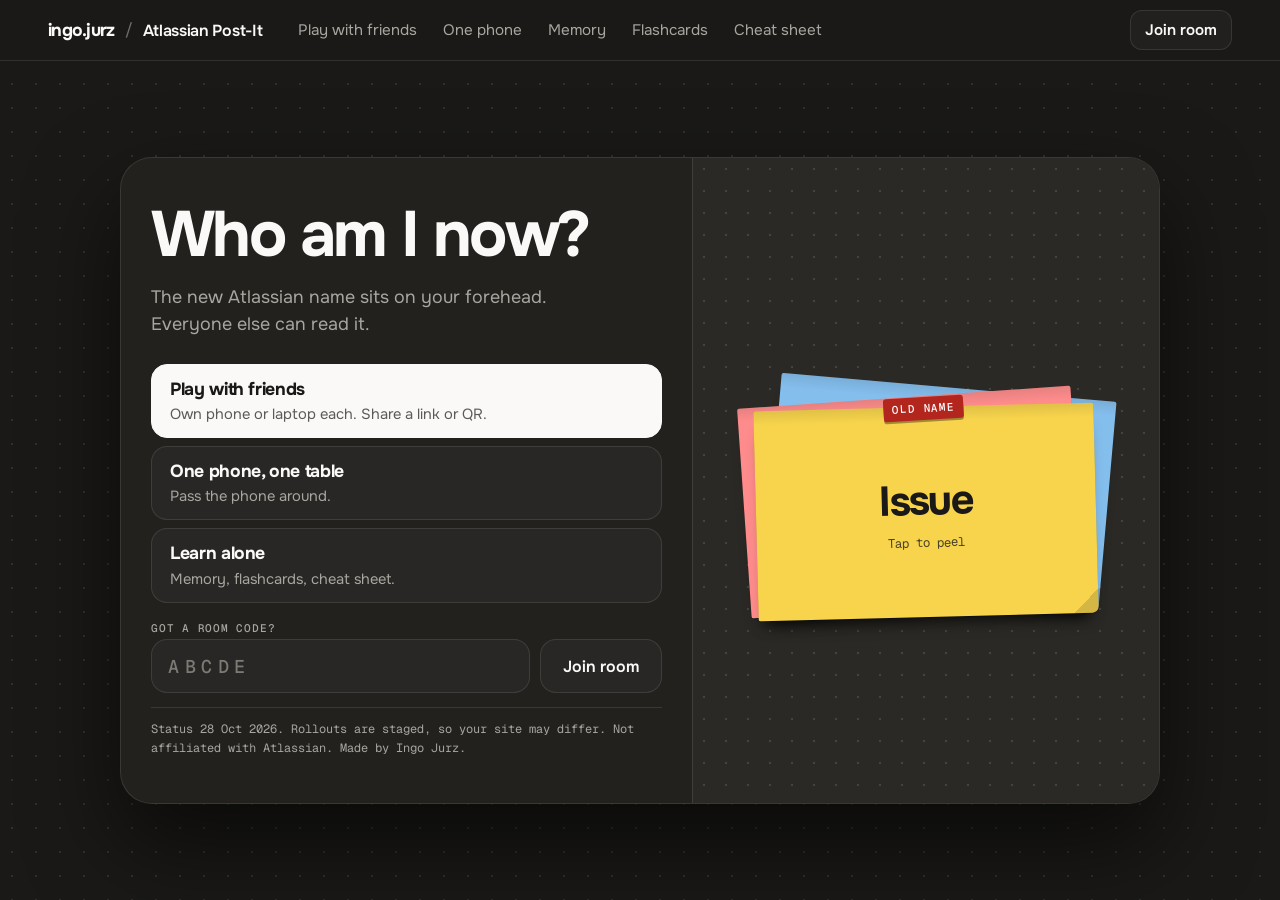
==== deliverables/atlassiannamegames/index.html @ 2d81b46a "Top navigation for the game, bigger two-column card, flat Ink background, business card fits viewpor" ====
<!doctype html>
<html lang="en">
<head>
<meta charset="utf-8">
<meta name="viewport" content="width=device-width,initial-scale=1,viewport-fit=cover">
<title>Atlassian Post-It: Who Am I Now?</title>
<meta name="description" content="A multiplayer party game about Atlassian's renamed terms. Stick the new name on your forehead, guess it with friends. Free, no login.">
<meta property="og:title" content="Atlassian Post-It: Who Am I Now?">
<meta property="og:description" content="Issue, Work item, Project, Space. Guess the Atlassian term on your forehead, together with friends. Free, no login.">
<meta property="og:type" content="website">
<meta property="og:url" content="https://didact.digital/business-card/deliverables/atlassiannamegames/">
<meta property="og:image" content="https://didact.digital/business-card/deliverables/atlassiannamegames/og-image.png">
<meta property="og:image:width" content="1200">
<meta property="og:image:height" content="630">
<meta name="twitter:card" content="summary_large_image">
<meta name="theme-color" content="#1A1917">
<link rel="preload" href="fonts/onest-700.woff2" as="font" type="font/woff2" crossorigin>
<link rel="stylesheet" href="style.css">
</head>
<body>
<header class="nav" id="nav"><div class="navin">
<a class="who" href="https://didact.digital/business-card/">ingo.jurz</a><span class="sep" aria-hidden="true">/</span><button type="button" class="brand" data-go="home">Atlassian Post-It</button>
<nav class="links" id="links" aria-label="Game"><button type="button" data-go="friends">Play with friends</button><button type="button" data-go="onePhone">One phone</button><button type="button" data-go="memorySetup">Memory</button><button type="button" data-go="flash">Flashcards</button><button type="button" data-go="list">Cheat sheet</button></nav>
<span class="sp"></span><div id="navctx" class="navctx"></div><button type="button" class="btn small" id="joinbtn" data-go="joinFocus">Join room</button>
<button type="button" class="btn small" id="burger" aria-expanded="false" aria-controls="links">Menu</button>
</div></header>
<main class="stage"><div class="card" id="card"><div id="app"></div></div></main>
<div id="toast" class="toast" role="status" aria-live="polite"></div>
<noscript><p style="padding:20px">This game needs JavaScript.</p></noscript>
<script src="vendor/peerjs.min.js"></script>
<script src="vendor/qrcode.js"></script>
<script src="cards.js"></script>
<script src="app.js"></script>
</body>
</html>
---- deliverables/atlassiannamegames/style.css ----
/* Same language as the business card: Ink page, raised card, 16px rows, hairline borders, soft lift on hover. Colour belongs to the notes. */
@font-face{font-family:Onest;src:url(fonts/onest-400.woff2) format("woff2");font-weight:400;font-display:swap}
@font-face{font-family:Onest;src:url(fonts/onest-600.woff2) format("woff2");font-weight:600;font-display:swap}
@font-face{font-family:Onest;src:url(fonts/onest-700.woff2) format("woff2");font-weight:700;font-display:swap}
@font-face{font-family:"Geist Mono";src:url(fonts/geist-mono-400.woff2) format("woff2");font-weight:400;font-display:swap}
@font-face{font-family:"Geist Mono";src:url(fonts/geist-mono-500.woff2) format("woff2");font-weight:500;font-display:swap}
:root{
--ink:#1A1917;--paper:#FAF9F7;--card:#22211E;--raise:#2A2925;--line:#FAF9F71A;--soft:#FAF9F708;--lift:#FAF9F712;--mute:#A9A6A0;
--canary:#F7D44C;--coral:#FF8C8C;--mint:#86E3BC;--sky:#8CCBFF;--lilac:#CDB4FF;--tangerine:#FFB866;--bad:#FF8C8C;--good:#86E3BC;
--sans:Onest,-apple-system,system-ui,sans-serif;--mono:"Geist Mono",ui-monospace,"SF Mono",Menlo,monospace;
--pad:clamp(14px,3vw,28px);--in:clamp(18px,5vw,30px);--shadow:0 14px 32px #0007}
*{box-sizing:border-box}
html{-webkit-text-size-adjust:100%;background:var(--ink);color-scheme:dark}
body{margin:0;min-height:100vh;min-height:100dvh;display:flex;flex-direction:column;color:var(--paper);font:400 16px/1.5 var(--sans);-webkit-font-smoothing:antialiased;background:var(--ink)}
body::before{content:"";position:fixed;inset:0;pointer-events:none;background:radial-gradient(rgba(250,249,247,.1) 1px,transparent 1.6px) 0 0/24px 24px}
.stage{flex:1;display:grid;place-items:center;position:relative;z-index:1;padding:var(--pad) max(var(--pad),env(safe-area-inset-right)) max(var(--pad),env(safe-area-inset-bottom)) max(var(--pad),env(safe-area-inset-left))}
::selection{background:var(--paper);color:var(--ink)}
button,input,select{font:inherit;color:inherit}
:focus-visible{outline:2px solid var(--paper);outline-offset:3px;border-radius:6px}
[hidden]{display:none!important}
.sr{position:absolute;width:1px;height:1px;overflow:hidden;clip:rect(0 0 0 0)}
h1,h2,h3{margin:0;font-weight:700;letter-spacing:-.04em;line-height:1.05}
p{margin:.5em 0}

/* the card */
.card{position:relative;z-index:1;width:100%;max-width:1040px;background:var(--card);border:1px solid var(--line);border-radius:28px;overflow:hidden;box-shadow:0 40px 90px #0009;transition:max-width .3s}
@media(min-width:700px){.card{border-radius:32px}}
/* top navigation: solid Ink, full width */
.nav{position:sticky;top:0;z-index:10;background:var(--ink);border-bottom:1px solid var(--line)}
.navin{max-width:1240px;margin:0 auto;height:60px;display:flex;align-items:center;gap:10px;padding:0 var(--pad)}
.nav .who{font-weight:700;font-size:1.1rem;letter-spacing:-.04em;color:var(--paper);text-decoration:none}
.nav .who:hover{text-decoration:underline;text-underline-offset:4px}
.nav .sep{color:#6F6C67}
.nav .brand{background:none;border:0;padding:0;font:600 1rem var(--sans);letter-spacing:-.02em;color:var(--paper);cursor:pointer;white-space:nowrap}
.nav .sp{flex:1}
.links{display:flex;gap:2px;margin-left:14px}
.links button{background:none;border:0;border-radius:10px;min-height:40px;padding:0 12px;color:var(--mute);font:500 .95rem var(--sans);cursor:pointer;white-space:nowrap;transition:background .2s,color .2s}
.links button:hover{color:var(--paper);background:var(--soft)}
.links button.on{color:var(--paper);background:var(--lift)}
.navctx{display:flex;align-items:center;gap:8px}
.btn.small{min-height:40px;padding:0 14px;border-radius:12px;font-size:.95rem}
#burger{display:none}
@media(max-width:900px){
.links{display:none;position:absolute;left:0;right:0;top:60px;flex-direction:column;margin:0;padding:10px var(--pad) 14px;background:var(--ink);border-bottom:1px solid var(--line)}
.nav.open .links{display:flex}.links button{text-align:left;min-height:46px}
#burger{display:inline-flex}#joinbtn{display:none}
}
@media(max-width:380px){.nav .brand{font-size:.92rem}}
.wrap{padding:0 var(--in)}
#app>.wrap:last-child{padding-bottom:var(--in)}
.label,.field{font:500 11px/1 var(--mono);letter-spacing:.07em;text-transform:uppercase;color:var(--mute)}
.field{display:block;margin:.9em 0 .5em}

/* label-maker tape */
.tape{display:inline-block;font:500 11px/1 var(--mono);text-transform:uppercase;letter-spacing:.07em;color:var(--ink);background:var(--paper);padding:.55em .8em .5em;border-radius:3px;box-shadow:0 2px 0 rgba(0,0,0,.35);max-width:100%;overflow:hidden;text-overflow:ellipsis;white-space:nowrap;vertical-align:middle}
.tape.red{background:#B3261E;color:#fff}
.tape.sm{font-size:10px;padding:.5em .65em .45em}

/* sticky note */
.note{--c:var(--canary);position:relative;background:var(--c);color:var(--ink);padding:26px 14px 18px;border-radius:2px 2px 6px 2px;box-shadow:0 14px 16px -10px rgba(0,0,0,.7),0 1px 0 rgba(0,0,0,.2);transform:rotate(var(--rot,-1.5deg));text-align:center;transition:transform .2s,box-shadow .2s}
.note::before{content:"";position:absolute;inset:0 0 auto 0;height:14px;background:linear-gradient(rgba(26,25,23,.1),transparent)}
.note::after{content:"";position:absolute;right:0;bottom:0;width:24px;height:24px;background:linear-gradient(135deg,transparent 50%,rgba(26,25,23,.16) 50%);border-top-left-radius:6px}
.c-canary{--c:var(--canary)}.c-coral{--c:var(--coral)}.c-mint{--c:var(--mint)}.c-sky{--c:var(--sky)}.c-lilac{--c:var(--lilac)}.c-tangerine{--c:var(--tangerine)}
.note .big{display:block;font-weight:700;font-size:clamp(1.5rem,5.4vw,2.4rem);line-height:1.05;letter-spacing:-.04em;overflow-wrap:anywhere}
.note .meta{display:block;font:400 .78rem/1.35 var(--mono);margin-top:.6em;color:rgba(26,25,23,.78)}

/* buttons and rows */
.btn{appearance:none;display:inline-flex;justify-content:center;align-items:center;gap:10px;min-height:54px;padding:0 22px;border-radius:16px;border:1px solid var(--line);background:var(--soft);color:var(--paper);font:600 16px var(--sans);text-decoration:none;cursor:pointer;-webkit-tap-highlight-color:transparent;transition:transform .2s,background .2s,box-shadow .2s}
.btn.primary{background:var(--paper);color:var(--ink);border-color:var(--paper)}
.btn.good{background:var(--mint);color:var(--ink);border-color:var(--mint)}
.btn.ghost{border-color:transparent;background:none;color:var(--mute);min-height:40px;padding:0 12px}
.btn[disabled]{opacity:.4;cursor:not-allowed}
.btn:active,.path:active{transform:scale(.98)}
@media(hover:hover){.btn:not([disabled]):hover,.path:hover{background:var(--lift);transform:translateY(-1px);box-shadow:var(--shadow)}.btn.primary:hover{background:#fff}.btn.ghost:hover{box-shadow:none;color:var(--paper)}.note:hover{box-shadow:0 20px 22px -10px rgba(0,0,0,.75)}.tile .note:hover,.people .note:hover{transform:rotate(var(--rot)) translateY(-3px)}}
input[type=text],select{width:100%;min-height:54px;padding:0 16px;border-radius:16px;border:1px solid var(--line);background:var(--soft);color:var(--paper)}
input[type=text]:focus,select:focus{border-color:var(--paper);outline:none}
input[type=text]::placeholder{color:#7d7a74}
select option{background:var(--card)}
.path{text-align:left;padding:11px 18px;border-radius:16px;border:1px solid var(--line);background:var(--soft);cursor:pointer;display:block;width:100%;color:var(--paper);transition:transform .2s,background .2s,box-shadow .2s}
.path b{display:block;font-size:1.1rem;letter-spacing:-.02em}.path span{color:var(--mute);font-size:.92rem}
.path.lead{background:var(--paper);color:var(--ink);border-color:var(--paper)}.path.lead span{color:#5C5A56}
@media(hover:hover){.path.lead:hover{background:#fff}}
.top{display:flex;align-items:center;justify-content:space-between;gap:10px;margin:16px 0 14px;min-height:40px}
.panel{background:var(--soft);border:1px solid var(--line);border-radius:16px;padding:18px}
.panel h2{font-size:1.5rem;margin-bottom:6px}
.hint{color:var(--mute);font-size:.92rem}
details.panel summary{cursor:pointer;font-weight:600}

/* home */
.stack{position:relative;height:270px;max-width:340px;margin:4px auto 0;width:100%}
.stack .note{position:absolute;left:0;right:0;bottom:0;height:210px;display:flex;flex-direction:column;align-items:center;justify-content:center;gap:4px}
.stack .n1{--rot:5deg;left:16px;right:-12px;bottom:20px;opacity:.92}
.stack .n2{--rot:-4deg;left:-12px;right:18px;bottom:10px}
.stack .n3{cursor:pointer;border:0;width:100%}
@media(hover:hover){.stack .n3:hover{transform:rotate(-1deg) translateY(-6px)}}
.stack .n3 .tape{position:absolute;top:-10px;left:50%;transform:translateX(-50%) rotate(-2deg);z-index:2}
.stack .n3 .big{font-size:clamp(1.9rem,8vw,2.6rem)}
.paths{display:grid;gap:8px;margin:18px 0 4px}
.joinrow{display:flex;gap:10px;margin-top:10px;align-items:end}
.joinrow>div{flex:1;min-width:0}
.code-in{text-transform:uppercase;letter-spacing:.3em;font:500 1.15rem var(--mono)!important}

/* lobby */
.lobby{display:grid;gap:18px}
@media(min-width:820px){.lobby{grid-template-columns:1fr 1.1fr;align-items:start}}
.ticket{background:var(--paper);color:var(--ink);border-radius:12px;padding:20px;text-align:center;filter:drop-shadow(0 10px 14px rgba(0,0,0,.4));-webkit-mask:radial-gradient(circle 11px at 0 50%,#0000 98%,#000) left/51% 100% no-repeat,radial-gradient(circle 11px at 100% 50%,#0000 98%,#000) right/51% 100% no-repeat;mask:radial-gradient(circle 11px at 0 50%,#0000 98%,#000) left/51% 100% no-repeat,radial-gradient(circle 11px at 100% 50%,#0000 98%,#000) right/51% 100% no-repeat}
.ticket .tape{background:var(--ink);color:var(--paper)}
.ticket .code{font:500 clamp(2.3rem,11vw,3.3rem)/1 var(--mono);letter-spacing:.16em;margin:.35em 0 .15em;padding-left:.16em}
.ticket .qr{width:min(200px,60%);margin:12px auto;padding:6px;border:1px solid #E6E4E0;border-radius:10px}
.ticket .qr svg{display:block;width:100%;height:auto}
.ticket .row{display:flex;gap:8px;justify-content:center;flex-wrap:wrap}
.ticket .btn{background:none;color:var(--ink);border-color:#cfccc6}.ticket .btn.primary{background:var(--ink);color:var(--paper);border-color:var(--ink)}
@media(hover:hover){.ticket .btn:hover{background:#efede9;box-shadow:none}.ticket .btn.primary:hover{background:#34322F}}
.people{display:grid;grid-template-columns:repeat(auto-fill,minmax(116px,1fr));gap:18px 14px;margin:16px 0;padding:0;list-style:none}
.people li{display:flex;flex-direction:column;align-items:center;gap:6px;min-width:0}
.people .note{width:100%;padding:18px 8px 12px}.people .note .big{font-size:1.1rem}
.people .off{opacity:.4}
.pop{animation:pop .35s cubic-bezier(.2,1.5,.4,1) both}
@keyframes pop{from{transform:scale(.6) rotate(8deg);opacity:0}}

/* game */
.bar{display:flex;align-items:center;gap:14px;margin:16px 0 14px}
.clock{flex:1;min-width:0}
.clock b{font:500 1.8rem/1 var(--mono);font-variant-numeric:tabular-nums;letter-spacing:-.02em}
.clock b::after{content:" s";font-size:.9rem;color:var(--mute)}
.clock i{display:block;height:6px;border-radius:99px;background:var(--line);margin-top:7px;overflow:hidden}
.clock i::after{content:"";display:block;height:100%;background:var(--paper);transform-origin:left;transform:scaleX(var(--p,1));transition:transform .25s linear}
.clock.low i::after{background:var(--bad)}.clock.low b{color:var(--bad)}
.wall{display:grid;grid-template-columns:repeat(auto-fill,minmax(150px,1fr));gap:28px 16px}
@media(max-width:480px){.wall{grid-template-columns:repeat(2,1fr);gap:24px 12px}}
.tile{position:relative;display:flex;flex-direction:column;align-items:center;gap:8px;min-width:0}
.tile .note{width:100%;min-height:116px;display:flex;flex-direction:column;align-items:center;justify-content:center}
.tile.slap .note{animation:slap .5s cubic-bezier(.2,1.5,.4,1) both;animation-delay:calc(var(--i,0)*110ms)}
@keyframes slap{0%{opacity:0;transform:translateY(-70px) scale(1.4) rotate(calc(var(--rot) + 14deg))}60%{opacity:1}100%{transform:rotate(var(--rot))}}
.tile.done .note{filter:saturate(.5) brightness(.92)}
.tile .stamp{position:absolute;top:2px;right:-4px;z-index:3;font:500 .78rem var(--mono);background:var(--paper);color:var(--ink);padding:.35em .6em;border-radius:3px;transform:rotate(6deg)}
.tile.me{grid-column:1/-1}
@media(min-width:700px){.tile.me{grid-column:span 2}}
.me .note{min-height:190px}
.me .note .q{display:block;font-weight:700;font-size:clamp(3.6rem,14vw,5.6rem);line-height:.9;letter-spacing:-.06em}
.me .hints{font:400 .85rem/1.45 var(--mono);text-align:left;margin:.8em auto 0;max-width:32ch;list-style:none;padding:0}
.me .hints li{margin:.2em 0}
.me .btn{width:100%}
.shake{animation:shake .4s}
@keyframes shake{20%,60%{transform:translateX(-7px)}40%,80%{transform:translateX(7px)}}
.feed{list-style:none;margin:22px 0 0;padding:0;font:400 .85rem var(--mono);color:var(--mute)}
.feed li{padding:.4em 0;border-bottom:1px solid var(--line)}
.feed .ok{color:var(--good)}.feed .no{color:var(--bad)}

dialog{border:1px solid var(--line);border-radius:24px;padding:0;max-width:min(500px,94vw);width:100%;background:var(--card);color:var(--paper);box-shadow:0 40px 90px #000}
dialog::backdrop{background:rgba(10,9,8,.7);backdrop-filter:blur(3px)}
dialog form{padding:20px;display:grid;gap:10px}
.opts{max-height:42vh;overflow:auto;display:grid;gap:8px}
.opts button{text-align:left;min-height:50px;padding:0 16px;border-radius:14px;border:1px solid var(--line);background:var(--soft);cursor:pointer;font-weight:500;transition:background .2s,transform .2s}
@media(hover:hover){.opts button:hover{background:var(--lift);transform:translateY(-1px)}}
.opts button:focus-visible{background:var(--lift)}

/* reveal / final */
.rv{display:grid;gap:10px}
.rv .row{display:grid;grid-template-columns:minmax(120px,170px) 1fr;gap:16px;align-items:center;padding:14px;border:1px solid var(--line);border-radius:16px;background:var(--soft);transition:background .2s,transform .2s,box-shadow .2s}
@media(hover:hover){.rv .row:hover{background:var(--lift);transform:translateY(-1px);box-shadow:var(--shadow)}}
@media(max-width:520px){.rv .row{grid-template-columns:1fr}}
.rv .note{padding:20px 10px 12px}.rv .note .big{font-size:1.35rem}
.rv .was{font:400 .82rem var(--mono);color:var(--mute)}
.rv .who{font-weight:700;letter-spacing:-.02em}
.leftover{border-left:3px solid var(--paper);padding-left:12px;color:var(--mute);margin:.8em 0 0;font-size:.92rem}
.rank{list-style:none;margin:0;padding:0}
.rank li{display:flex;justify-content:space-between;align-items:center;gap:10px;padding:.8em 1em;border:1px solid var(--line);border-radius:16px;margin:8px 0;background:var(--soft)}
.rank li:first-child{background:var(--canary);color:var(--ink);border-color:var(--canary)}
.rank b{font:500 1.3rem var(--mono)}
.podium{font-size:clamp(2.2rem,9vw,3.6rem);margin:.4em 0 .5em}

/* solo */
.grid{display:grid;grid-template-columns:repeat(4,1fr);gap:10px}
@media(min-width:620px){.grid{grid-template-columns:repeat(6,1fr)}}
.mc{aspect-ratio:3/4;border-radius:3px 3px 8px 3px;border:0;background:var(--canary);color:var(--ink);font:700 clamp(.74rem,2.6vw,.95rem)/1.1 var(--sans);letter-spacing:-.02em;padding:4px;cursor:pointer;overflow-wrap:anywhere;box-shadow:0 8px 10px -8px #000;transition:transform .2s}
@media(hover:hover){.mc:not(.done):hover{transform:translateY(-3px)}}
.mc.down{background:repeating-linear-gradient(45deg,var(--raise),var(--raise) 7px,var(--card) 7px,var(--card) 14px);color:transparent;box-shadow:none;border:1px solid var(--line)}
.mc.done{background:var(--mint);opacity:.6;cursor:default}
.cardface{background:var(--soft);border:1px solid var(--line);border-radius:16px;padding:22px;min-height:220px}
.cardface .term{font-weight:700;letter-spacing:-.04em;font-size:clamp(1.8rem,7vw,2.5rem);line-height:1.08;margin:.6em 0}
.table{width:100%;border-collapse:collapse;font-size:.93rem}.table td{padding:10px 6px;border-bottom:1px solid var(--line);vertical-align:top}
.table small{color:var(--mute)}
.toast{position:fixed;left:50%;bottom:max(24px,env(safe-area-inset-bottom));transform:translate(-50%,20px);background:var(--paper);color:var(--ink);padding:10px 16px;border-radius:99px;opacity:0;transition:.3s;pointer-events:none;max-width:92vw;font:500 14px var(--sans);z-index:20}
.toast.on{opacity:1;transform:translate(-50%,0)}
footer{margin-top:14px;color:var(--mute);font:400 12px/1.6 var(--mono);border-top:1px solid var(--line);padding-top:12px;text-align:center}
footer a{color:var(--paper)}
@media(prefers-reduced-motion:reduce){*,*::before,*::after{animation:none!important;transition:none!important}.note{transform:none}}

/* home: copy and actions left, note stack right */
.home{display:grid;min-height:min(640px,calc(100dvh - 150px))}
.hl{padding:clamp(22px,4vw,44px) var(--in);align-self:center}
.hl h1{font-size:clamp(2.4rem,6vw,4rem);max-width:8em}
.hl .sub{color:var(--mute);font-size:1.12rem;margin:.8em 0 0;max-width:24em}
.hl .paths{margin:26px 0 6px;max-width:520px}
.hl .joinrow{max-width:520px}
.hl footer{text-align:left;max-width:520px}
.hr{order:-1;display:grid;place-items:center;padding:clamp(26px,5vw,48px) var(--in);background:var(--raise) radial-gradient(rgba(250,249,247,.12) 1px,transparent 1.6px) 0 0/22px 22px;border-bottom:1px solid var(--line)}
@media(min-width:900px){.home{grid-template-columns:1.1fr .9fr}.hr{order:0;border-bottom:0;border-left:1px solid var(--line)}}
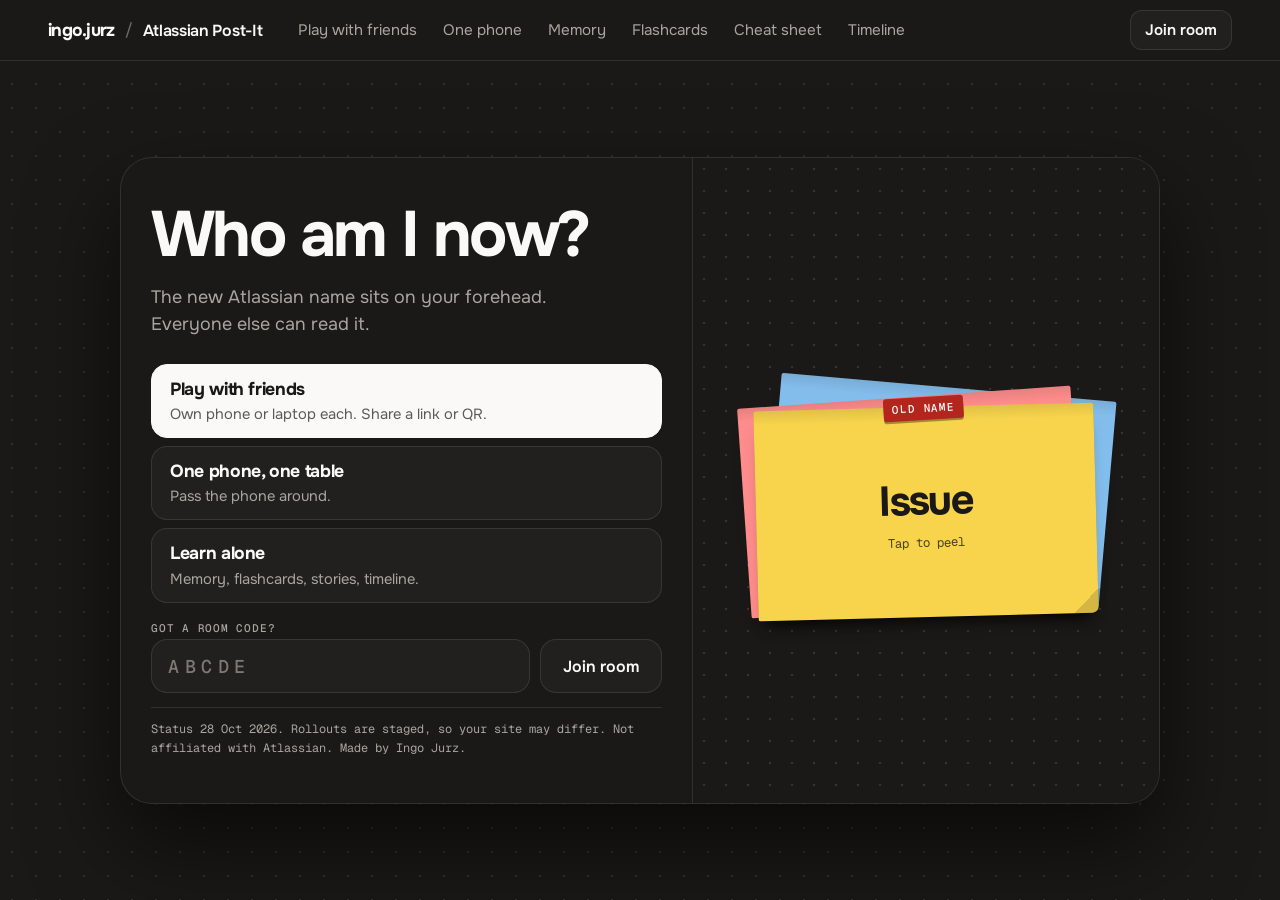
==== commit 3b16928d: "Term stories, expandable cheat sheet, timeline tab, story and still-seen sections everywhere Co-Auth" ====
--- a/deliverables/atlassiannamegames/index.html
+++ b/deliverables/atlassiannamegames/index.html
@@ -20,7 +20,7 @@
 <body>
 <header class="nav" id="nav"><div class="navin">
 <a class="who" href="https://didact.digital/business-card/">ingo.jurz</a><span class="sep" aria-hidden="true">/</span><button type="button" class="brand" data-go="home">Atlassian Post-It</button>
-<nav class="links" id="links" aria-label="Game"><button type="button" data-go="friends">Play with friends</button><button type="button" data-go="onePhone">One phone</button><button type="button" data-go="memorySetup">Memory</button><button type="button" data-go="flash">Flashcards</button><button type="button" data-go="list">Cheat sheet</button></nav>
+<nav class="links" id="links" aria-label="Game"><button type="button" data-go="friends">Play with friends</button><button type="button" data-go="onePhone">One phone</button><button type="button" data-go="memorySetup">Memory</button><button type="button" data-go="flash">Flashcards</button><button type="button" data-go="list">Cheat sheet</button><button type="button" data-go="timeline">Timeline</button></nav>
 <span class="sp"></span><div id="navctx" class="navctx"></div><button type="button" class="btn small" id="joinbtn" data-go="joinFocus">Join room</button>
 <button type="button" class="btn small" id="burger" aria-expanded="false" aria-controls="links">Menu</button>
 </div></header>
--- a/deliverables/atlassiannamegames/style.css
+++ b/deliverables/atlassiannamegames/style.css
@@ -5,7 +5,7 @@
 @font-face{font-family:"Geist Mono";src:url(fonts/geist-mono-400.woff2) format("woff2");font-weight:400;font-display:swap}
 @font-face{font-family:"Geist Mono";src:url(fonts/geist-mono-500.woff2) format("woff2");font-weight:500;font-display:swap}
 :root{
---ink:#1A1917;--paper:#FAF9F7;--card:#22211E;--raise:#2A2925;--line:#FAF9F71A;--soft:#FAF9F708;--lift:#FAF9F712;--mute:#A9A6A0;
+--ink:#1A1917;--paper:#FAF9F7;--card:#1A1917;--raise:#1A1917;--line:#FAF9F71A;--soft:#FAF9F708;--lift:#FAF9F712;--mute:#A9A6A0;
 --canary:#F7D44C;--coral:#FF8C8C;--mint:#86E3BC;--sky:#8CCBFF;--lilac:#CDB4FF;--tangerine:#FFB866;--bad:#FF8C8C;--good:#86E3BC;
 --sans:Onest,-apple-system,system-ui,sans-serif;--mono:"Geist Mono",ui-monospace,"SF Mono",Menlo,monospace;
 --pad:clamp(14px,3vw,28px);--in:clamp(18px,5vw,30px);--shadow:0 14px 32px #0007}
@@ -197,3 +197,32 @@
 .hl footer{text-align:left;max-width:520px}
 .hr{order:-1;display:grid;place-items:center;padding:clamp(26px,5vw,48px) var(--in);background:var(--raise) radial-gradient(rgba(250,249,247,.12) 1px,transparent 1.6px) 0 0/22px 22px;border-bottom:1px solid var(--line)}
 @media(min-width:900px){.home{grid-template-columns:1.1fr .9fr}.hr{order:0;border-bottom:0;border-left:1px solid var(--line)}}
+
+/* stories, accordion, timeline */
+.sec{margin-top:14px}.sec h3.label{margin-bottom:6px;color:var(--paper)}.sec p{margin:0;color:var(--mute)}
+.srcl{margin:14px 0 0}.srcl a{color:var(--paper)}
+.stt{font-size:clamp(1.5rem,5vw,2.2rem);margin:.3em 0 .2em}
+.was{font:400 .85rem var(--mono);color:var(--mute);margin:.2em 0 0}.was b{color:var(--paper);font-weight:500}
+.tabs{display:inline-flex;gap:4px;padding:4px;border:1px solid var(--line);border-radius:14px;background:var(--soft);margin:6px 0 14px}
+.tabs button{min-height:40px;padding:0 18px;border:0;border-radius:10px;background:none;color:var(--mute);font:600 .95rem var(--sans);cursor:pointer;transition:background .2s,color .2s}
+.tabs button[aria-selected=true]{background:var(--paper);color:var(--ink)}
+.grp{font-size:1.1rem;margin:22px 0 10px}
+.acc{display:grid;gap:8px}
+.item{border:1px solid var(--line);border-radius:16px;background:var(--soft);transition:background .2s,box-shadow .2s}
+@media(hover:hover){.item:hover{background:var(--lift);box-shadow:var(--shadow)}}
+.item .head{width:100%;display:flex;justify-content:space-between;align-items:center;gap:12px;min-height:64px;padding:12px 16px;background:none;border:0;color:var(--paper);text-align:left;cursor:pointer;font:inherit}
+.item .head small{display:block;color:var(--mute);font-size:.82rem;margin-top:2px}
+.item .head i{flex:none;width:9px;height:9px;border-right:2px solid var(--mute);border-bottom:2px solid var(--mute);transform:rotate(45deg);transition:transform .2s}
+.item .head[aria-expanded=true] i{transform:rotate(-135deg)}
+.pbody{padding:0 16px 18px;border-top:1px solid var(--line);margin-top:2px}
+.tl{overflow-x:auto;border:1px solid var(--line);border-radius:16px;margin-top:10px}
+.tlg{display:grid;grid-template-columns:132px repeat(var(--n),150px);width:max-content}
+.th{padding:12px 10px;font:500 11px var(--mono);letter-spacing:.07em;text-transform:uppercase;color:var(--mute);border-bottom:1px solid var(--line)}
+.sticky{position:sticky;left:0;z-index:2;background:var(--card);border-right:1px solid var(--line)}
+.tn{padding:14px 12px;font-weight:600;font-size:.92rem;border-bottom:1px solid var(--line)}
+.tc{padding:12px 8px;display:flex;flex-direction:column;gap:10px;border-bottom:1px solid var(--line);border-right:1px dashed var(--line)}
+.chip{border:0;text-align:left;cursor:pointer;background:var(--c,var(--canary));color:var(--ink);padding:10px 10px 9px;border-radius:2px 2px 6px 2px;box-shadow:0 8px 10px -8px #000;font:inherit;transition:transform .2s,box-shadow .2s}
+.chip b{display:block;font-weight:700;letter-spacing:-.03em;line-height:1.1;font-size:.95rem}
+.chip small{display:block;font:400 .72rem var(--mono);margin-top:4px;opacity:.8}
+@media(hover:hover){.chip:hover{transform:translateY(-2px);box-shadow:0 12px 14px -8px #000}}
+#sd .sdin{padding:22px 22px 8px}#sd .btn{margin:0 22px 22px;width:calc(100% - 44px)}
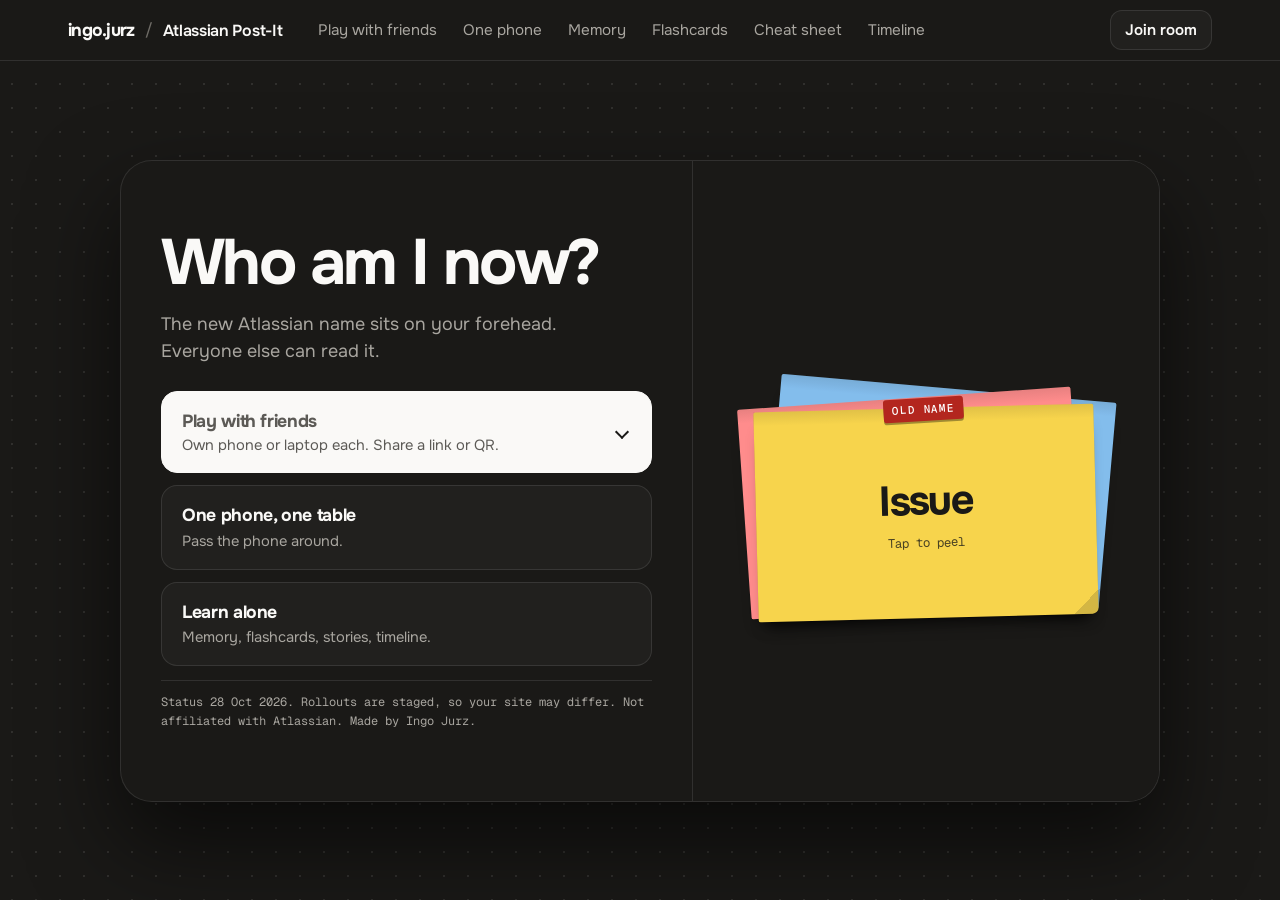
==== commit b6f9f465: "Join under Play with friends with QR scan, numbered cheat sheet, flip and expand animations, more sp" ====
--- a/deliverables/atlassiannamegames/index.html
+++ b/deliverables/atlassiannamegames/index.html
@@ -29,6 +29,7 @@
 <noscript><p style="padding:20px">This game needs JavaScript.</p></noscript>
 <script src="vendor/peerjs.min.js"></script>
 <script src="vendor/qrcode.js"></script>
+<script src="vendor/jsQR.js"></script>
 <script src="cards.js"></script>
 <script src="app.js"></script>
 </body>
--- a/deliverables/atlassiannamegames/style.css
+++ b/deliverables/atlassiannamegames/style.css
@@ -8,12 +8,12 @@
 --ink:#1A1917;--paper:#FAF9F7;--card:#1A1917;--raise:#1A1917;--line:#FAF9F71A;--soft:#FAF9F708;--lift:#FAF9F712;--mute:#A9A6A0;
 --canary:#F7D44C;--coral:#FF8C8C;--mint:#86E3BC;--sky:#8CCBFF;--lilac:#CDB4FF;--tangerine:#FFB866;--bad:#FF8C8C;--good:#86E3BC;
 --sans:Onest,-apple-system,system-ui,sans-serif;--mono:"Geist Mono",ui-monospace,"SF Mono",Menlo,monospace;
---pad:clamp(14px,3vw,28px);--in:clamp(18px,5vw,30px);--shadow:0 14px 32px #0007}
+--pad:clamp(16px,4vw,48px);--in:clamp(22px,5vw,40px);--shadow:0 14px 32px #0007}
 *{box-sizing:border-box}
 html{-webkit-text-size-adjust:100%;background:var(--ink);color-scheme:dark}
 body{margin:0;min-height:100vh;min-height:100dvh;display:flex;flex-direction:column;color:var(--paper);font:400 16px/1.5 var(--sans);-webkit-font-smoothing:antialiased;background:var(--ink)}
 body::before{content:"";position:fixed;inset:0;pointer-events:none;background:radial-gradient(rgba(250,249,247,.1) 1px,transparent 1.6px) 0 0/24px 24px}
-.stage{flex:1;display:grid;place-items:center;position:relative;z-index:1;padding:var(--pad) max(var(--pad),env(safe-area-inset-right)) max(var(--pad),env(safe-area-inset-bottom)) max(var(--pad),env(safe-area-inset-left))}
+.stage{flex:1;display:grid;place-items:center;position:relative;z-index:1;padding:clamp(18px,4vw,48px) max(var(--pad),env(safe-area-inset-right)) max(var(--pad),env(safe-area-inset-bottom)) max(var(--pad),env(safe-area-inset-left))}
 ::selection{background:var(--paper);color:var(--ink)}
 button,input,select{font:inherit;color:inherit}
 :focus-visible{outline:2px solid var(--paper);outline-offset:3px;border-radius:6px}
@@ -47,7 +47,7 @@
 }
 @media(max-width:380px){.nav .brand{font-size:.92rem}}
 .wrap{padding:0 var(--in)}
-#app>.wrap:last-child{padding-bottom:var(--in)}
+#app>.wrap:last-child{padding-bottom:calc(var(--in) * 1.1)}
 .label,.field{font:500 11px/1 var(--mono);letter-spacing:.07em;text-transform:uppercase;color:var(--mute)}
 .field{display:block;margin:.9em 0 .5em}
 
@@ -57,7 +57,7 @@
 .tape.sm{font-size:10px;padding:.5em .65em .45em}
 
 /* sticky note */
-.note{--c:var(--canary);position:relative;background:var(--c);color:var(--ink);padding:26px 14px 18px;border-radius:2px 2px 6px 2px;box-shadow:0 14px 16px -10px rgba(0,0,0,.7),0 1px 0 rgba(0,0,0,.2);transform:rotate(var(--rot,-1.5deg));text-align:center;transition:transform .2s,box-shadow .2s}
+.note{--c:var(--canary);position:relative;background:var(--c);color:var(--ink);padding:32px 22px 26px;border-radius:2px 2px 6px 2px;box-shadow:0 14px 16px -10px rgba(0,0,0,.7),0 1px 0 rgba(0,0,0,.2);transform:rotate(var(--rot,-1.5deg));text-align:center;transition:transform .2s,box-shadow .2s}
 .note::before{content:"";position:absolute;inset:0 0 auto 0;height:14px;background:linear-gradient(rgba(26,25,23,.1),transparent)}
 .note::after{content:"";position:absolute;right:0;bottom:0;width:24px;height:24px;background:linear-gradient(135deg,transparent 50%,rgba(26,25,23,.16) 50%);border-top-left-radius:6px}
 .c-canary{--c:var(--canary)}.c-coral{--c:var(--coral)}.c-mint{--c:var(--mint)}.c-sky{--c:var(--sky)}.c-lilac{--c:var(--lilac)}.c-tangerine{--c:var(--tangerine)}
@@ -76,12 +76,12 @@
 input[type=text]:focus,select:focus{border-color:var(--paper);outline:none}
 input[type=text]::placeholder{color:#7d7a74}
 select option{background:var(--card)}
-.path{text-align:left;padding:11px 18px;border-radius:16px;border:1px solid var(--line);background:var(--soft);cursor:pointer;display:block;width:100%;color:var(--paper);transition:transform .2s,background .2s,box-shadow .2s}
+.path{text-align:left;padding:16px 20px;border-radius:16px;border:1px solid var(--line);background:var(--soft);cursor:pointer;display:block;width:100%;color:var(--paper);transition:transform .2s,background .2s,box-shadow .2s}
 .path b{display:block;font-size:1.1rem;letter-spacing:-.02em}.path span{color:var(--mute);font-size:.92rem}
 .path.lead{background:var(--paper);color:var(--ink);border-color:var(--paper)}.path.lead span{color:#5C5A56}
 @media(hover:hover){.path.lead:hover{background:#fff}}
-.top{display:flex;align-items:center;justify-content:space-between;gap:10px;margin:16px 0 14px;min-height:40px}
-.panel{background:var(--soft);border:1px solid var(--line);border-radius:16px;padding:18px}
+.top{display:flex;align-items:center;justify-content:space-between;gap:10px;margin:22px 0 18px;min-height:40px}
+.panel{background:var(--soft);border:1px solid var(--line);border-radius:16px;padding:clamp(20px,4vw,30px)}
 .panel h2{font-size:1.5rem;margin-bottom:6px}
 .hint{color:var(--mute);font-size:.92rem}
 details.panel summary{cursor:pointer;font-weight:600}
@@ -103,7 +103,7 @@
 /* lobby */
 .lobby{display:grid;gap:18px}
 @media(min-width:820px){.lobby{grid-template-columns:1fr 1.1fr;align-items:start}}
-.ticket{background:var(--paper);color:var(--ink);border-radius:12px;padding:20px;text-align:center;filter:drop-shadow(0 10px 14px rgba(0,0,0,.4));-webkit-mask:radial-gradient(circle 11px at 0 50%,#0000 98%,#000) left/51% 100% no-repeat,radial-gradient(circle 11px at 100% 50%,#0000 98%,#000) right/51% 100% no-repeat;mask:radial-gradient(circle 11px at 0 50%,#0000 98%,#000) left/51% 100% no-repeat,radial-gradient(circle 11px at 100% 50%,#0000 98%,#000) right/51% 100% no-repeat}
+.ticket{background:var(--paper);color:var(--ink);border-radius:12px;padding:28px 24px;text-align:center;filter:drop-shadow(0 10px 14px rgba(0,0,0,.4));-webkit-mask:radial-gradient(circle 11px at 0 50%,#0000 98%,#000) left/51% 100% no-repeat,radial-gradient(circle 11px at 100% 50%,#0000 98%,#000) right/51% 100% no-repeat;mask:radial-gradient(circle 11px at 0 50%,#0000 98%,#000) left/51% 100% no-repeat,radial-gradient(circle 11px at 100% 50%,#0000 98%,#000) right/51% 100% no-repeat}
 .ticket .tape{background:var(--ink);color:var(--paper)}
 .ticket .code{font:500 clamp(2.3rem,11vw,3.3rem)/1 var(--mono);letter-spacing:.16em;margin:.35em 0 .15em;padding-left:.16em}
 .ticket .qr{width:min(200px,60%);margin:12px auto;padding:6px;border:1px solid #E6E4E0;border-radius:10px}
@@ -111,9 +111,9 @@
 .ticket .row{display:flex;gap:8px;justify-content:center;flex-wrap:wrap}
 .ticket .btn{background:none;color:var(--ink);border-color:#cfccc6}.ticket .btn.primary{background:var(--ink);color:var(--paper);border-color:var(--ink)}
 @media(hover:hover){.ticket .btn:hover{background:#efede9;box-shadow:none}.ticket .btn.primary:hover{background:#34322F}}
-.people{display:grid;grid-template-columns:repeat(auto-fill,minmax(116px,1fr));gap:18px 14px;margin:16px 0;padding:0;list-style:none}
+.people{display:grid;grid-template-columns:repeat(auto-fill,minmax(124px,1fr));gap:24px 18px;margin:16px 0;padding:0;list-style:none}
 .people li{display:flex;flex-direction:column;align-items:center;gap:6px;min-width:0}
-.people .note{width:100%;padding:18px 8px 12px}.people .note .big{font-size:1.1rem}
+.people .note{width:100%;padding:22px 12px 16px}.people .note .big{font-size:1.1rem}
 .people .off{opacity:.4}
 .pop{animation:pop .35s cubic-bezier(.2,1.5,.4,1) both}
 @keyframes pop{from{transform:scale(.6) rotate(8deg);opacity:0}}
@@ -126,10 +126,10 @@
 .clock i{display:block;height:6px;border-radius:99px;background:var(--line);margin-top:7px;overflow:hidden}
 .clock i::after{content:"";display:block;height:100%;background:var(--paper);transform-origin:left;transform:scaleX(var(--p,1));transition:transform .25s linear}
 .clock.low i::after{background:var(--bad)}.clock.low b{color:var(--bad)}
-.wall{display:grid;grid-template-columns:repeat(auto-fill,minmax(150px,1fr));gap:28px 16px}
-@media(max-width:480px){.wall{grid-template-columns:repeat(2,1fr);gap:24px 12px}}
+.wall{display:grid;grid-template-columns:repeat(auto-fill,minmax(160px,1fr));gap:36px 24px}
+@media(max-width:480px){.wall{grid-template-columns:repeat(2,1fr);gap:30px 14px}}
 .tile{position:relative;display:flex;flex-direction:column;align-items:center;gap:8px;min-width:0}
-.tile .note{width:100%;min-height:116px;display:flex;flex-direction:column;align-items:center;justify-content:center}
+.tile .note{width:100%;min-height:128px;display:flex;flex-direction:column;align-items:center;justify-content:center}
 .tile.slap .note{animation:slap .5s cubic-bezier(.2,1.5,.4,1) both;animation-delay:calc(var(--i,0)*110ms)}
 @keyframes slap{0%{opacity:0;transform:translateY(-70px) scale(1.4) rotate(calc(var(--rot) + 14deg))}60%{opacity:1}100%{transform:rotate(var(--rot))}}
 .tile.done .note{filter:saturate(.5) brightness(.92)}
@@ -149,7 +149,7 @@
 
 dialog{border:1px solid var(--line);border-radius:24px;padding:0;max-width:min(500px,94vw);width:100%;background:var(--card);color:var(--paper);box-shadow:0 40px 90px #000}
 dialog::backdrop{background:rgba(10,9,8,.7);backdrop-filter:blur(3px)}
-dialog form{padding:20px;display:grid;gap:10px}
+dialog form{padding:26px;display:grid;gap:12px}
 .opts{max-height:42vh;overflow:auto;display:grid;gap:8px}
 .opts button{text-align:left;min-height:50px;padding:0 16px;border-radius:14px;border:1px solid var(--line);background:var(--soft);cursor:pointer;font-weight:500;transition:background .2s,transform .2s}
 @media(hover:hover){.opts button:hover{background:var(--lift);transform:translateY(-1px)}}
@@ -157,15 +157,15 @@
 
 /* reveal / final */
 .rv{display:grid;gap:10px}
-.rv .row{display:grid;grid-template-columns:minmax(120px,170px) 1fr;gap:16px;align-items:center;padding:14px;border:1px solid var(--line);border-radius:16px;background:var(--soft);transition:background .2s,transform .2s,box-shadow .2s}
+.rv .row{display:grid;grid-template-columns:minmax(130px,190px) 1fr;gap:26px;align-items:center;padding:22px;border:1px solid var(--line);border-radius:16px;background:var(--soft);transition:background .2s,transform .2s,box-shadow .2s}
 @media(hover:hover){.rv .row:hover{background:var(--lift);transform:translateY(-1px);box-shadow:var(--shadow)}}
 @media(max-width:520px){.rv .row{grid-template-columns:1fr}}
-.rv .note{padding:20px 10px 12px}.rv .note .big{font-size:1.35rem}
+.rv .note{padding:26px 14px 18px}.rv .note .big{font-size:1.35rem}
 .rv .was{font:400 .82rem var(--mono);color:var(--mute)}
 .rv .who{font-weight:700;letter-spacing:-.02em}
 .leftover{border-left:3px solid var(--paper);padding-left:12px;color:var(--mute);margin:.8em 0 0;font-size:.92rem}
 .rank{list-style:none;margin:0;padding:0}
-.rank li{display:flex;justify-content:space-between;align-items:center;gap:10px;padding:.8em 1em;border:1px solid var(--line);border-radius:16px;margin:8px 0;background:var(--soft)}
+.rank li{display:flex;justify-content:space-between;align-items:center;gap:10px;padding:.95em 1.25em;border:1px solid var(--line);border-radius:16px;margin:8px 0;background:var(--soft)}
 .rank li:first-child{background:var(--canary);color:var(--ink);border-color:var(--canary)}
 .rank b{font:500 1.3rem var(--mono)}
 .podium{font-size:clamp(2.2rem,9vw,3.6rem);margin:.4em 0 .5em}
@@ -177,7 +177,6 @@
 @media(hover:hover){.mc:not(.done):hover{transform:translateY(-3px)}}
 .mc.down{background:repeating-linear-gradient(45deg,var(--raise),var(--raise) 7px,var(--card) 7px,var(--card) 14px);color:transparent;box-shadow:none;border:1px solid var(--line)}
 .mc.done{background:var(--mint);opacity:.6;cursor:default}
-.cardface{background:var(--soft);border:1px solid var(--line);border-radius:16px;padding:22px;min-height:220px}
 .cardface .term{font-weight:700;letter-spacing:-.04em;font-size:clamp(1.8rem,7vw,2.5rem);line-height:1.08;margin:.6em 0}
 .table{width:100%;border-collapse:collapse;font-size:.93rem}.table td{padding:10px 6px;border-bottom:1px solid var(--line);vertical-align:top}
 .table small{color:var(--mute)}
@@ -189,13 +188,13 @@
 
 /* home: copy and actions left, note stack right */
 .home{display:grid;min-height:min(640px,calc(100dvh - 150px))}
-.hl{padding:clamp(22px,4vw,44px) var(--in);align-self:center}
+.hl{padding:clamp(30px,5vw,60px) var(--in);align-self:center}
 .hl h1{font-size:clamp(2.4rem,6vw,4rem);max-width:8em}
 .hl .sub{color:var(--mute);font-size:1.12rem;margin:.8em 0 0;max-width:24em}
 .hl .paths{margin:26px 0 6px;max-width:520px}
 .hl .joinrow{max-width:520px}
 .hl footer{text-align:left;max-width:520px}
-.hr{order:-1;display:grid;place-items:center;padding:clamp(26px,5vw,48px) var(--in);background:var(--raise) radial-gradient(rgba(250,249,247,.12) 1px,transparent 1.6px) 0 0/22px 22px;border-bottom:1px solid var(--line)}
+.hr{order:-1;display:grid;place-items:center;padding:clamp(40px,7vw,72px) var(--in);background:var(--card);border-bottom:1px solid var(--line)}
 @media(min-width:900px){.home{grid-template-columns:1.1fr .9fr}.hr{order:0;border-bottom:0;border-left:1px solid var(--line)}}
 
 /* stories, accordion, timeline */
@@ -210,19 +209,76 @@
 .acc{display:grid;gap:8px}
 .item{border:1px solid var(--line);border-radius:16px;background:var(--soft);transition:background .2s,box-shadow .2s}
 @media(hover:hover){.item:hover{background:var(--lift);box-shadow:var(--shadow)}}
-.item .head{width:100%;display:flex;justify-content:space-between;align-items:center;gap:12px;min-height:64px;padding:12px 16px;background:none;border:0;color:var(--paper);text-align:left;cursor:pointer;font:inherit}
+.item .head{width:100%;display:flex;align-items:center;gap:16px;min-height:76px;padding:16px 20px;background:none;border:0;color:var(--paper);text-align:left;cursor:pointer;font:inherit}
 .item .head small{display:block;color:var(--mute);font-size:.82rem;margin-top:2px}
 .item .head i{flex:none;width:9px;height:9px;border-right:2px solid var(--mute);border-bottom:2px solid var(--mute);transform:rotate(45deg);transition:transform .2s}
 .item .head[aria-expanded=true] i{transform:rotate(-135deg)}
-.pbody{padding:0 16px 18px;border-top:1px solid var(--line);margin-top:2px}
+
 .tl{overflow-x:auto;border:1px solid var(--line);border-radius:16px;margin-top:10px}
-.tlg{display:grid;grid-template-columns:132px repeat(var(--n),150px);width:max-content}
+.tlg{display:grid;grid-template-columns:140px repeat(var(--n),176px);width:max-content}
 .th{padding:12px 10px;font:500 11px var(--mono);letter-spacing:.07em;text-transform:uppercase;color:var(--mute);border-bottom:1px solid var(--line)}
 .sticky{position:sticky;left:0;z-index:2;background:var(--card);border-right:1px solid var(--line)}
-.tn{padding:14px 12px;font-weight:600;font-size:.92rem;border-bottom:1px solid var(--line)}
-.tc{padding:12px 8px;display:flex;flex-direction:column;gap:10px;border-bottom:1px solid var(--line);border-right:1px dashed var(--line)}
-.chip{border:0;text-align:left;cursor:pointer;background:var(--c,var(--canary));color:var(--ink);padding:10px 10px 9px;border-radius:2px 2px 6px 2px;box-shadow:0 8px 10px -8px #000;font:inherit;transition:transform .2s,box-shadow .2s}
+.tn{padding:18px 14px;font-weight:600;font-size:.92rem;border-bottom:1px solid var(--line)}
+.tc{padding:16px 12px;display:flex;flex-direction:column;gap:14px;border-bottom:1px solid var(--line);border-right:1px dashed var(--line)}
+.chip{border:0;text-align:left;cursor:pointer;background:var(--c,var(--canary));color:var(--ink);padding:14px 14px 12px;border-radius:2px 2px 6px 2px;box-shadow:0 8px 10px -8px #000;font:inherit;transition:transform .2s,box-shadow .2s}
 .chip b{display:block;font-weight:700;letter-spacing:-.03em;line-height:1.1;font-size:.95rem}
 .chip small{display:block;font:400 .72rem var(--mono);margin-top:4px;opacity:.8}
 @media(hover:hover){.chip:hover{transform:translateY(-2px);box-shadow:0 12px 14px -8px #000}}
-#sd .sdin{padding:22px 22px 8px}#sd .btn{margin:0 22px 22px;width:calc(100% - 44px)}
+#sd .sdin{padding:30px 30px 10px}#sd .btn{margin:0 30px 30px;width:calc(100% - 60px)}
+
+/* home: friends panel */
+.pgroup .path.lead{display:flex;align-items:center;justify-content:space-between;gap:14px}
+.ptx b{display:block}.ptx span{display:block}
+.chev{flex:none;width:10px;height:10px;border-right:2px solid currentColor;border-bottom:2px solid currentColor;transform:rotate(45deg);margin-right:4px;transition:transform .3s cubic-bezier(.2,.8,.2,1)}
+.pgroup.open .chev{transform:rotate(-135deg)}
+.pfwrap{display:grid;grid-template-rows:0fr;opacity:0;transition:grid-template-rows .4s cubic-bezier(.2,.8,.2,1),opacity .3s}
+.pgroup.open .pfwrap{grid-template-rows:1fr;opacity:1}
+.pfin{overflow:hidden;min-height:0}
+.pfbox{margin-top:10px;padding:22px;border:1px solid var(--line);border-radius:16px;background:var(--soft);display:grid;gap:14px}
+.pfbox .or{margin:0;text-align:center;font:500 11px var(--mono);letter-spacing:.07em;text-transform:uppercase;color:var(--mute)}
+.pfbox .joinrow{margin:0}
+.scin{padding:24px;display:grid;gap:14px}
+.scin video{width:100%;aspect-ratio:1;object-fit:cover;border-radius:16px;background:#000}
+.paths{gap:12px}
+
+/* accordion */
+.item .head .no{flex:none;width:34px;height:34px;border-radius:10px;display:grid;place-items:center;background:var(--lift);color:var(--mute);font:500 .8rem var(--mono)}
+.item .head .ht{flex:1;min-width:0}
+.pwrap{display:grid;grid-template-rows:0fr;opacity:0;transition:grid-template-rows .4s cubic-bezier(.2,.8,.2,1),opacity .3s}
+.item.open .pwrap{grid-template-rows:1fr;opacity:1}
+.pbody{overflow:hidden;min-height:0}
+.pin{padding:4px 22px 26px 70px;border-top:1px solid var(--line)}
+@media(max-width:560px){.pin{padding-left:22px}}
+
+/* flashcard flip */
+.fc3d{perspective:1600px}
+.fc{display:grid;transform-style:preserve-3d;transition:transform .75s cubic-bezier(.2,.8,.2,1)}
+.fc.flipped{transform:rotateY(180deg)}
+.fface{grid-area:1/1;backface-visibility:hidden;-webkit-backface-visibility:hidden;background:var(--card);border:1px solid var(--line);border-radius:16px;padding:clamp(24px,5vw,40px);min-height:260px;box-shadow:inset 0 0 0 100vmax var(--soft)}
+.fback{transform:rotateY(180deg)}
+.fface .term{font-weight:700;letter-spacing:-.04em;font-size:clamp(1.9rem,7vw,2.8rem);line-height:1.08;margin:.7em 0 .3em}
+.row2{display:grid;grid-template-columns:1fr 1fr;gap:14px;margin-top:20px}
+.row2 .btn:only-child{grid-column:1/-1}
+
+/* motion */
+@keyframes rise{from{opacity:0;transform:translateY(14px)}}
+@keyframes fade{from{opacity:0}}
+@keyframes dlg{from{opacity:0;transform:translateY(16px) scale(.97)}}
+@keyframes flipin{from{transform:rotateY(90deg)}}
+@keyframes turn{0%{transform:rotate(var(--rot,-1.5deg)) rotateX(0)}50%{transform:rotate(var(--rot,-1.5deg)) rotateX(88deg)}100%{transform:rotate(var(--rot,-1.5deg)) rotateX(0)}}
+#app>*{animation:rise .42s cubic-bezier(.2,.8,.2,1) both}
+dialog[open]{animation:dlg .3s cubic-bezier(.2,.8,.2,1)}
+dialog[open]::backdrop{animation:fade .3s}
+.note.turn{animation:turn .46s ease-in-out}
+.mc.flipin{animation:flipin .35s cubic-bezier(.2,.8,.2,1)}
+.chip{animation:pop .45s cubic-bezier(.2,1.4,.4,1) both;animation-delay:calc(var(--i,0)*45ms)}
+.rv>*,.rank li,.feed li{animation:rise .45s cubic-bezier(.2,.8,.2,1) both}
+.rv>*:nth-child(2),.rank li:nth-child(2){animation-delay:.07s}.rv>*:nth-child(3),.rank li:nth-child(3){animation-delay:.14s}.rv>*:nth-child(4),.rank li:nth-child(4){animation-delay:.21s}.rv>*:nth-child(5),.rank li:nth-child(5){animation-delay:.28s}.rv>*:nth-child(n+6),.rank li:nth-child(n+6){animation-delay:.35s}
+.podium{animation:pop .6s cubic-bezier(.2,1.4,.4,1) both}
+.nav.open .links{animation:rise .3s cubic-bezier(.2,.8,.2,1)}
+.tile.done .note,.tile .stamp{animation:pop .45s cubic-bezier(.2,1.4,.4,1) both}
+.feed li:first-child{animation-name:rise}
+.ticket,.people li{animation:rise .5s cubic-bezier(.2,.8,.2,1) both}
+.people li.pop{animation:pop .4s cubic-bezier(.2,1.5,.4,1) both}
+.item,.rank li,.rv .row,.panel{transition:background .2s,box-shadow .25s,transform .25s}
+.tabs button,.links button,.opts button{transition:background .25s,color .25s,transform .2s}
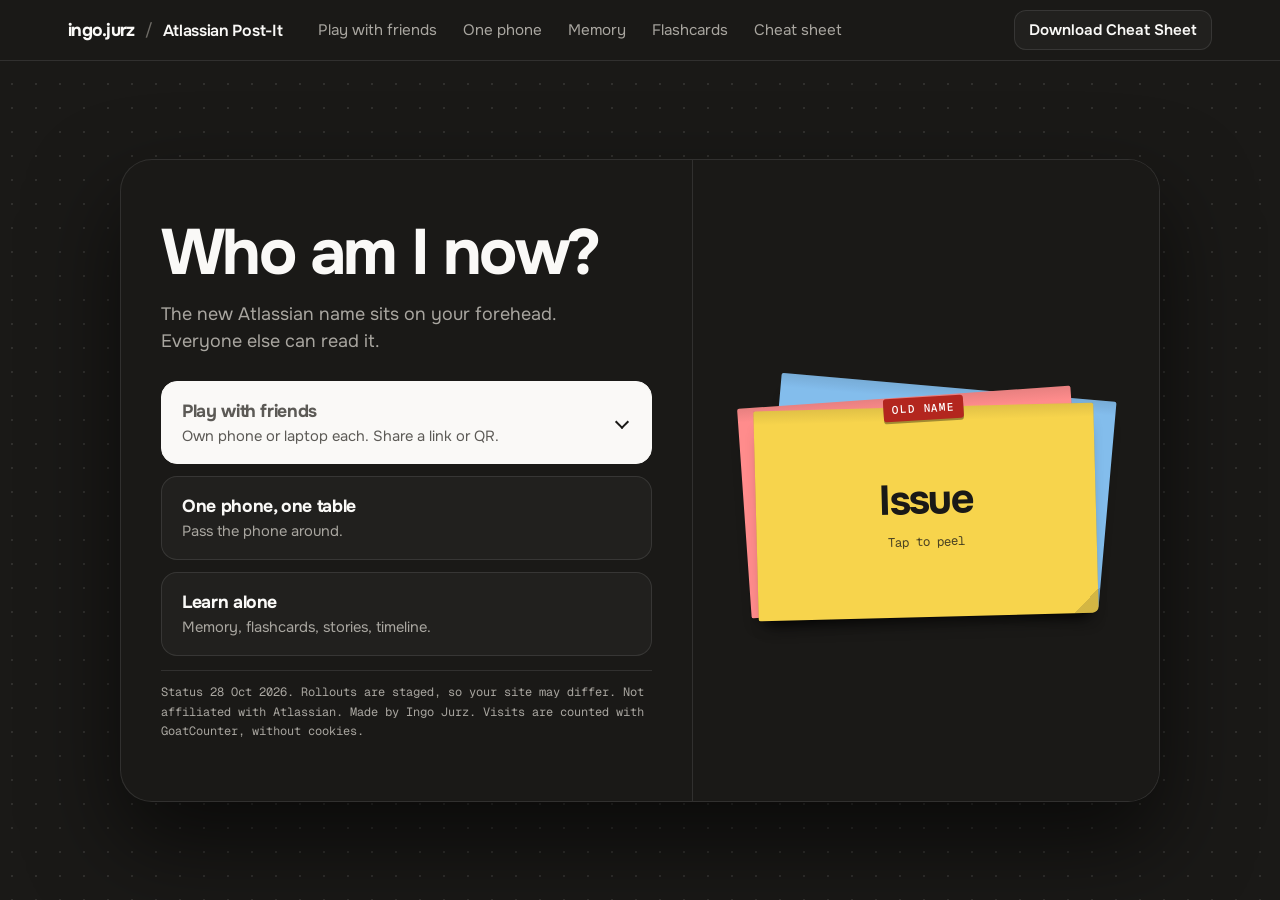
==== commit 1c97c0a1: "Atlassian Post-It game: GoatCounter, cheat sheet PDF, 30th term - Count visits with GoatCounter (sam" ====
--- a/deliverables/atlassiannamegames/index.html
+++ b/deliverables/atlassiannamegames/index.html
@@ -20,8 +20,8 @@
 <body>
 <header class="nav" id="nav"><div class="navin">
 <a class="who" href="https://didact.digital/business-card/">ingo.jurz</a><span class="sep" aria-hidden="true">/</span><button type="button" class="brand" data-go="home">Atlassian Post-It</button>
-<nav class="links" id="links" aria-label="Game"><button type="button" data-go="friends">Play with friends</button><button type="button" data-go="onePhone">One phone</button><button type="button" data-go="memorySetup">Memory</button><button type="button" data-go="flash">Flashcards</button><button type="button" data-go="list">Cheat sheet</button><button type="button" data-go="timeline">Timeline</button></nav>
-<span class="sp"></span><div id="navctx" class="navctx"></div><button type="button" class="btn small" id="joinbtn" data-go="joinFocus">Join room</button>
+<nav class="links" id="links" aria-label="Game"><button type="button" data-go="friends">Play with friends</button><button type="button" data-go="onePhone">One phone</button><button type="button" data-go="memorySetup">Memory</button><button type="button" data-go="flash">Flashcards</button><button type="button" data-go="list">Cheat sheet</button><button type="button" class="mobpdf" data-pdf>Download Cheat Sheet</button></nav>
+<span class="sp"></span><div id="navctx" class="navctx"></div><button type="button" class="btn small" id="pdfbtn" data-pdf>Download Cheat Sheet</button>
 <button type="button" class="btn small" id="burger" aria-expanded="false" aria-controls="links">Menu</button>
 </div></header>
 <main class="stage"><div class="card" id="card"><div id="app"></div></div></main>
@@ -30,6 +30,7 @@
 <script src="vendor/peerjs.min.js"></script>
 <script src="vendor/qrcode.js"></script>
 <script src="vendor/jsQR.js"></script>
+<script data-goatcounter="https://didact.goatcounter.com/count" async src="//gc.zgo.at/count.js"></script>
 <script src="cards.js"></script>
 <script src="app.js"></script>
 </body>
--- a/deliverables/atlassiannamegames/style.css
+++ b/deliverables/atlassiannamegames/style.css
@@ -39,11 +39,11 @@
 .links button.on{color:var(--paper);background:var(--lift)}
 .navctx{display:flex;align-items:center;gap:8px}
 .btn.small{min-height:40px;padding:0 14px;border-radius:12px;font-size:.95rem}
-#burger{display:none}
+#burger{display:none}.mobpdf{display:none}
 @media(max-width:900px){
 .links{display:none;position:absolute;left:0;right:0;top:60px;flex-direction:column;margin:0;padding:10px var(--pad) 14px;background:var(--ink);border-bottom:1px solid var(--line)}
 .nav.open .links{display:flex}.links button{text-align:left;min-height:46px}
-#burger{display:inline-flex}#joinbtn{display:none}
+#burger{display:inline-flex}#pdfbtn{display:none}.mobpdf{display:block}
 }
 @media(max-width:380px){.nav .brand{font-size:.92rem}}
 .wrap{padding:0 var(--in)}
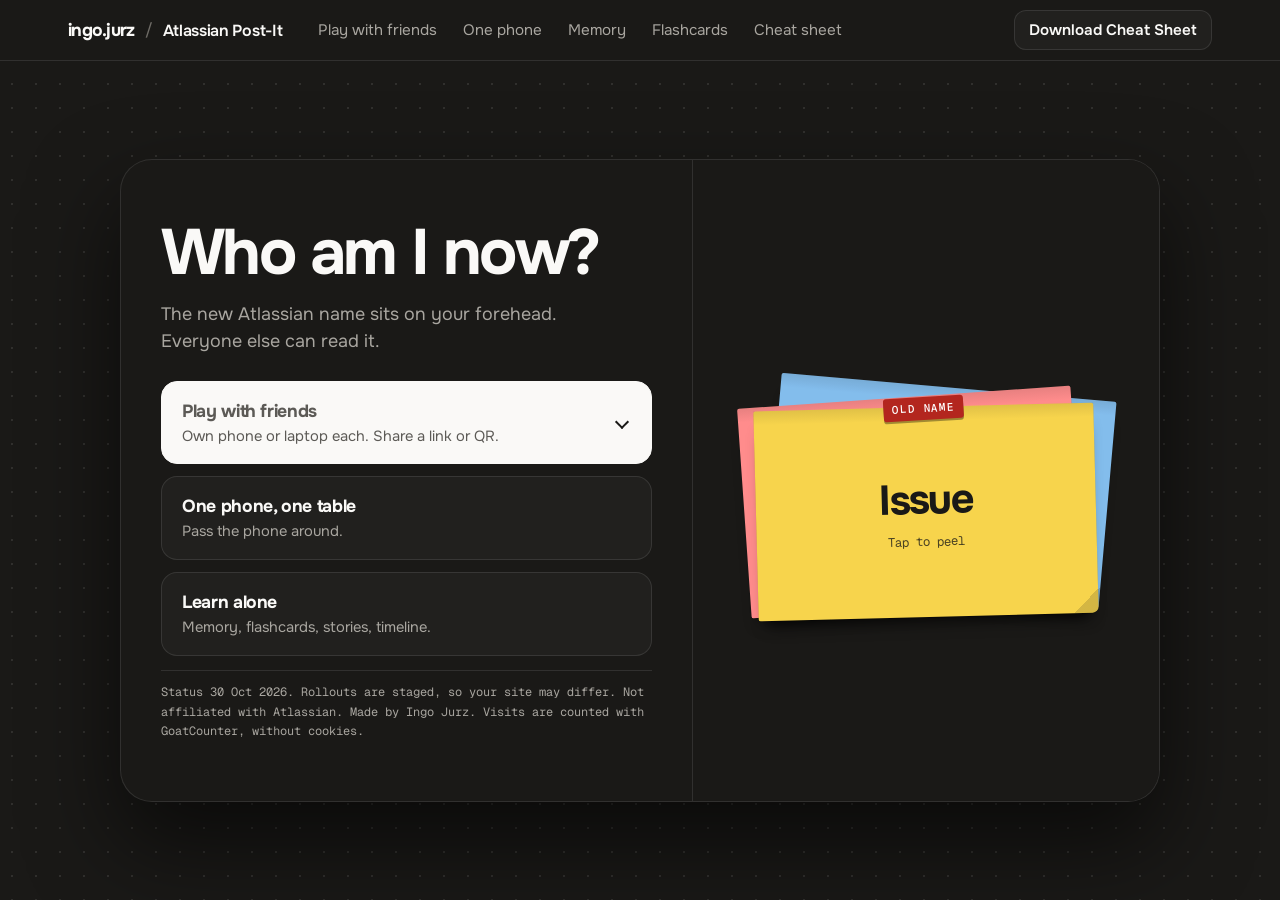
==== commit f3730f67: "Cheat sheet: add 5 renamings (35 terms), status 30 Oct 2026 Jira Agile to Jira Software, AgileCraft " ====
--- a/deliverables/atlassiannamegames/index.html
+++ b/deliverables/atlassiannamegames/index.html
@@ -31,7 +31,7 @@
 <script src="vendor/qrcode.js"></script>
 <script src="vendor/jsQR.js"></script>
 <script data-goatcounter="https://didact.goatcounter.com/count" async src="//gc.zgo.at/count.js"></script>
-<script src="cards.js"></script>
-<script src="app.js"></script>
+<script src="cards.js?v=5"></script>
+<script src="app.js?v=5"></script>
 </body>
 </html>
